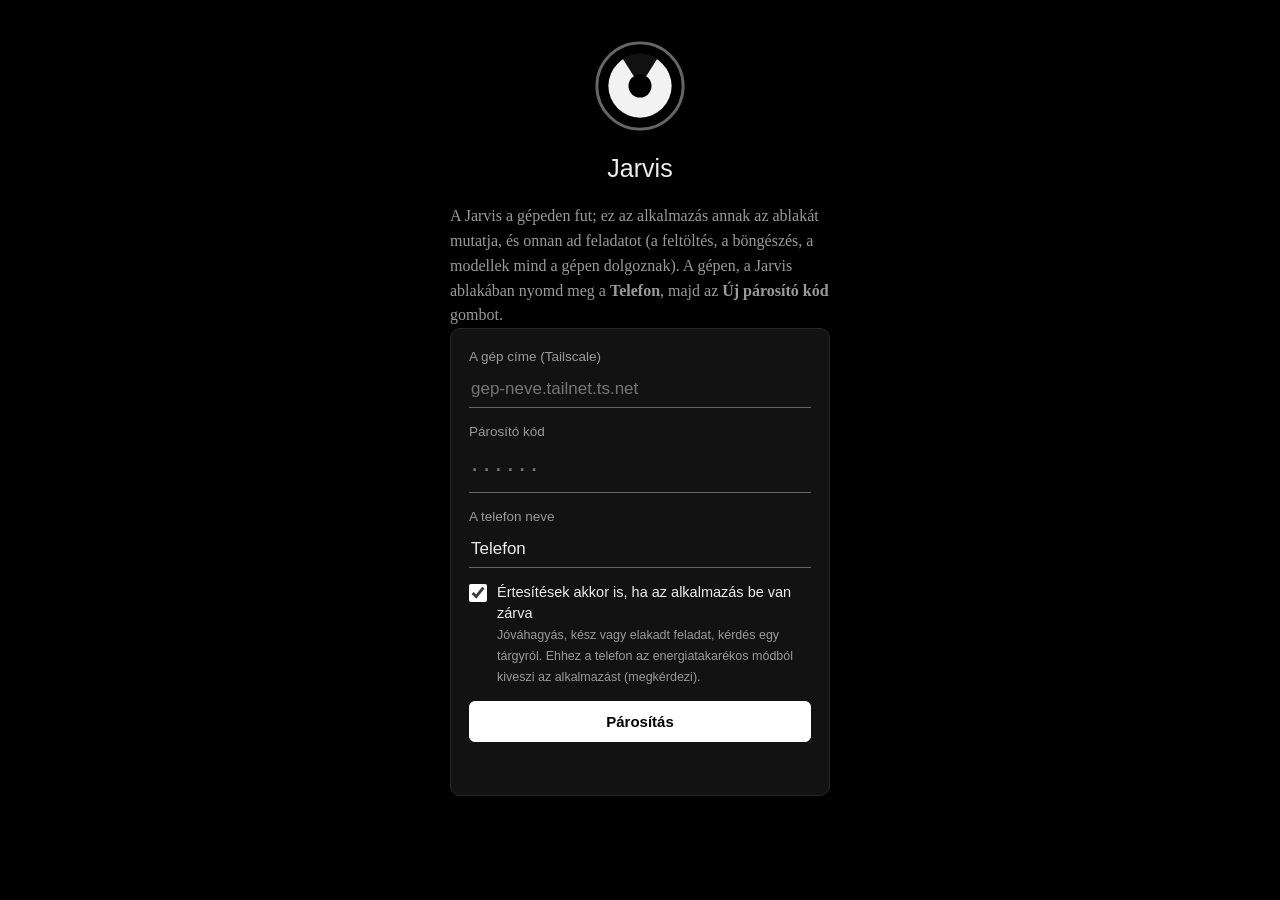
==== android/app/src/main/assets/setup.html @ 014905d4 "Telefonos és laptopos alkalmazás: a Jarvis ablaka távolról, minden a gépen fut - remote.py, api.py: " ====
<!doctype html>
<html lang="hu">
<head>
<meta charset="utf-8">
<meta name="viewport" content="width=device-width, initial-scale=1">
<title>Jarvis</title>
<style>
  :root { --black: #000; --graphite: #121212; --rule: #262626; --steel: #666; --ash: #9a9a9a; --paper: #ededed;
          --white: #fff; --ui: "Roboto Condensed", "Arial Narrow", sans-serif; --voice: Georgia, serif;
          color-scheme: dark; }
  * { box-sizing: border-box; }
  html, body { margin: 0; min-height: 100%; background: var(--black); color: var(--paper); font: 15px/1.45 var(--ui); }
  main { max-width: 420px; margin: 0 auto; padding: 40px 20px; display: grid; gap: 18px; }
  .eye { width: 92px; height: 92px; justify-self: center; }
  h1 { margin: 0; text-align: center; font-size: 25px; font-weight: 400; }
  p { margin: 0; font: 16px/1.55 var(--voice); color: var(--ash); }
  form { display: grid; gap: 14px; min-width: 0; padding: 18px; border: 1px solid var(--rule); border-radius: 10px;
         background: var(--graphite); }
  label { display: grid; gap: 4px; min-width: 0; font-size: 13.5px; color: var(--ash); }
  label.check { display: flex; gap: 10px; align-items: flex-start; color: var(--paper); font-size: 14.5px; }
  input:not([type]), input[type="text"], input[type="url"] {
    width: 100%; min-width: 0; padding: 8px 2px; border: 0; border-bottom: 1px solid var(--steel);
    background: transparent; color: var(--paper); font: 17px var(--ui); }
  input:focus { outline: none; border-bottom: 2px solid var(--white); padding-bottom: 7px; }
  input[type="checkbox"] { width: 18px; height: 18px; margin: 2px 0 0; accent-color: var(--white); flex: none; }
  #code { font-size: 26px; letter-spacing: 0.18em; }
  button { padding: 11px 15px; border: 1px solid var(--white); border-radius: 6px; background: var(--white);
           color: var(--black); font: 600 15px var(--ui); }
  button.quiet { background: transparent; color: var(--paper); border-color: var(--steel); font-weight: 400; }
  button:disabled { opacity: 0.5; }
  #message { min-height: 1.4em; color: var(--white); }
  .row { display: flex; gap: 10px; flex-wrap: wrap; }
  .row button { flex: 1; }
  small { color: var(--ash); font-size: 12.5px; }
  [hidden] { display: none !important; }
</style>
</head>
<body>
<main>
  <svg class="eye" viewBox="0 0 32 32" aria-hidden="true">
    <circle cx="16" cy="16" r="15" fill="#000" stroke="#666" stroke-width="1"/>
    <circle cx="16" cy="16" r="11" fill="#f2f2f2"/>
    <path d="M16 16 L10 6.5 A11 11 0 0 1 22 6.5 Z" fill="#111"/>
    <circle cx="16" cy="16" r="4" fill="#000"/>
  </svg>
  <h1>Jarvis</h1>

  <section id="offline" hidden>
    <p>Nem érem el a gépet. Be van kapcsolva a Tailscale a telefonon, fut a Jarvis a gépen, és ott ki van adva a
      <b>tailscale serve --bg 8765</b>?</p>
    <div class="row" style="margin-top: 18px">
      <button id="retry" type="button">Újra</button>
      <button id="repair" type="button" class="quiet">Újrapárosítás</button>
    </div>
  </section>

  <section id="setup">
    <p id="intro">A Jarvis a gépeden fut; ez az alkalmazás annak az ablakát mutatja, és onnan ad feladatot
      (a feltöltés, a böngészés, a modellek mind a gépen dolgoznak). A gépen, a Jarvis ablakában nyomd meg a
      <b>Telefon</b>, majd az <b>Új párosító kód</b> gombot.</p>
    <form id="pair" autocomplete="off">
      <label>A gép címe (Tailscale)
        <input id="server" type="text" inputmode="url" autocapitalize="off" spellcheck="false" placeholder="gep-neve.tailnet.ts.net" required></label>
      <label>Párosító kód
        <input id="code" type="text" inputmode="numeric" maxlength="6" placeholder="······" required></label>
      <label>A telefon neve
        <input id="device" type="text" maxlength="60"></label>
      <label class="check"><input id="background" type="checkbox" checked>
        <span>Értesítések akkor is, ha az alkalmazás be van zárva<br>
          <small>Jóváhagyás, kész vagy elakadt feladat, kérdés egy tárgyról. Ehhez a telefon az energiatakarékos
            módból kiveszi az alkalmazást (megkérdezi).</small></span></label>
      <button id="go" type="submit">Párosítás</button>
      <div id="message" role="status"></div>
    </form>
  </section>
</main>
<script>
"use strict";
const $ = (id) => document.getElementById(id);
const app = window.JarvisApp;
let state = {};
try { state = JSON.parse(app ? app.state() : "{}"); } catch { state = {}; }
$("server").value = (state.server || "").replace(/^https:\/\//, "");
$("device").value = state.device || "Telefon";
$("background").checked = state.background !== false;

function show(view, message) {
  $("offline").hidden = view !== "offline";
  $("setup").hidden = view === "offline";
  $("message").textContent = message || "";
}

if (location.hash === "#offline") show("offline");
else if (location.hash === "#revoked") show("setup", "A párosítás megszűnt (talán a gépen visszavontad). Párosítsd újra.");
else show("setup");

$("retry").addEventListener("click", () => app && app.retry());
$("repair").addEventListener("click", () => app && app.repair());

window.paired = (ok, message) => {
  $("go").disabled = false;
  $("message").textContent = ok ? "" : message;
};

$("pair").addEventListener("submit", (event) => {
  event.preventDefault();
  if (!app) return;
  $("go").disabled = true;
  $("message").textContent = "Párosítás…";
  app.pair($("server").value, $("code").value, $("device").value || "Telefon", $("background").checked);
});
</script>
</body>
</html>
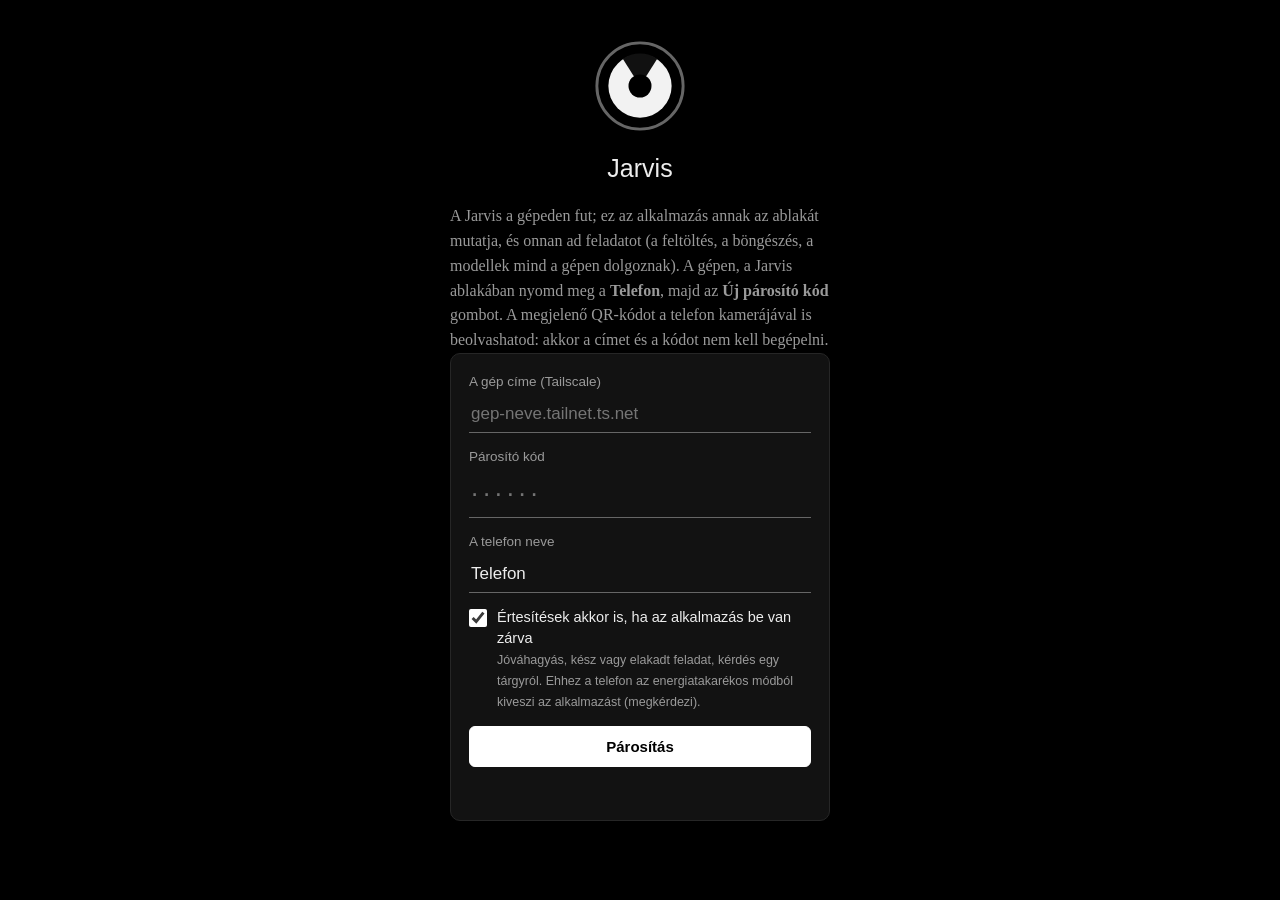
==== commit a50bad96: "Újítások: QR-kódos párosítás, laptopos értesítés bezárt ablaknál, megosztás és hangutasítás a telefo" ====
--- a/android/app/src/main/assets/setup.html
+++ b/android/app/src/main/assets/setup.html
@@ -57,7 +57,8 @@
   <section id="setup">
     <p id="intro">A Jarvis a gépeden fut; ez az alkalmazás annak az ablakát mutatja, és onnan ad feladatot
       (a feltöltés, a böngészés, a modellek mind a gépen dolgoznak). A gépen, a Jarvis ablakában nyomd meg a
-      <b>Telefon</b>, majd az <b>Új párosító kód</b> gombot.</p>
+      <b>Telefon</b>, majd az <b>Új párosító kód</b> gombot. A megjelenő QR-kódot a telefon kamerájával is
+      beolvashatod: akkor a címet és a kódot nem kell begépelni.</p>
     <form id="pair" autocomplete="off">
       <label>A gép címe (Tailscale)
         <input id="server" type="text" inputmode="url" autocapitalize="off" spellcheck="false" placeholder="gep-neve.tailnet.ts.net" required></label>
@@ -83,6 +84,7 @@
 $("server").value = (state.server || "").replace(/^https:\/\//, "");
 $("device").value = state.device || "Telefon";
 $("background").checked = state.background !== false;
+if (state.code) $("code").value = state.code;
 
 function show(view, message) {
   $("offline").hidden = view !== "offline";
@@ -91,6 +93,7 @@
 }
 
 if (location.hash === "#offline") show("offline");
+else if (location.hash === "#pair") show("setup", "A QR-kódból: nézd meg, jó-e a gép címe, és nyomd meg a Párosítás gombot.");
 else if (location.hash === "#revoked") show("setup", "A párosítás megszűnt (talán a gépen visszavontad). Párosítsd újra.");
 else show("setup");
 
